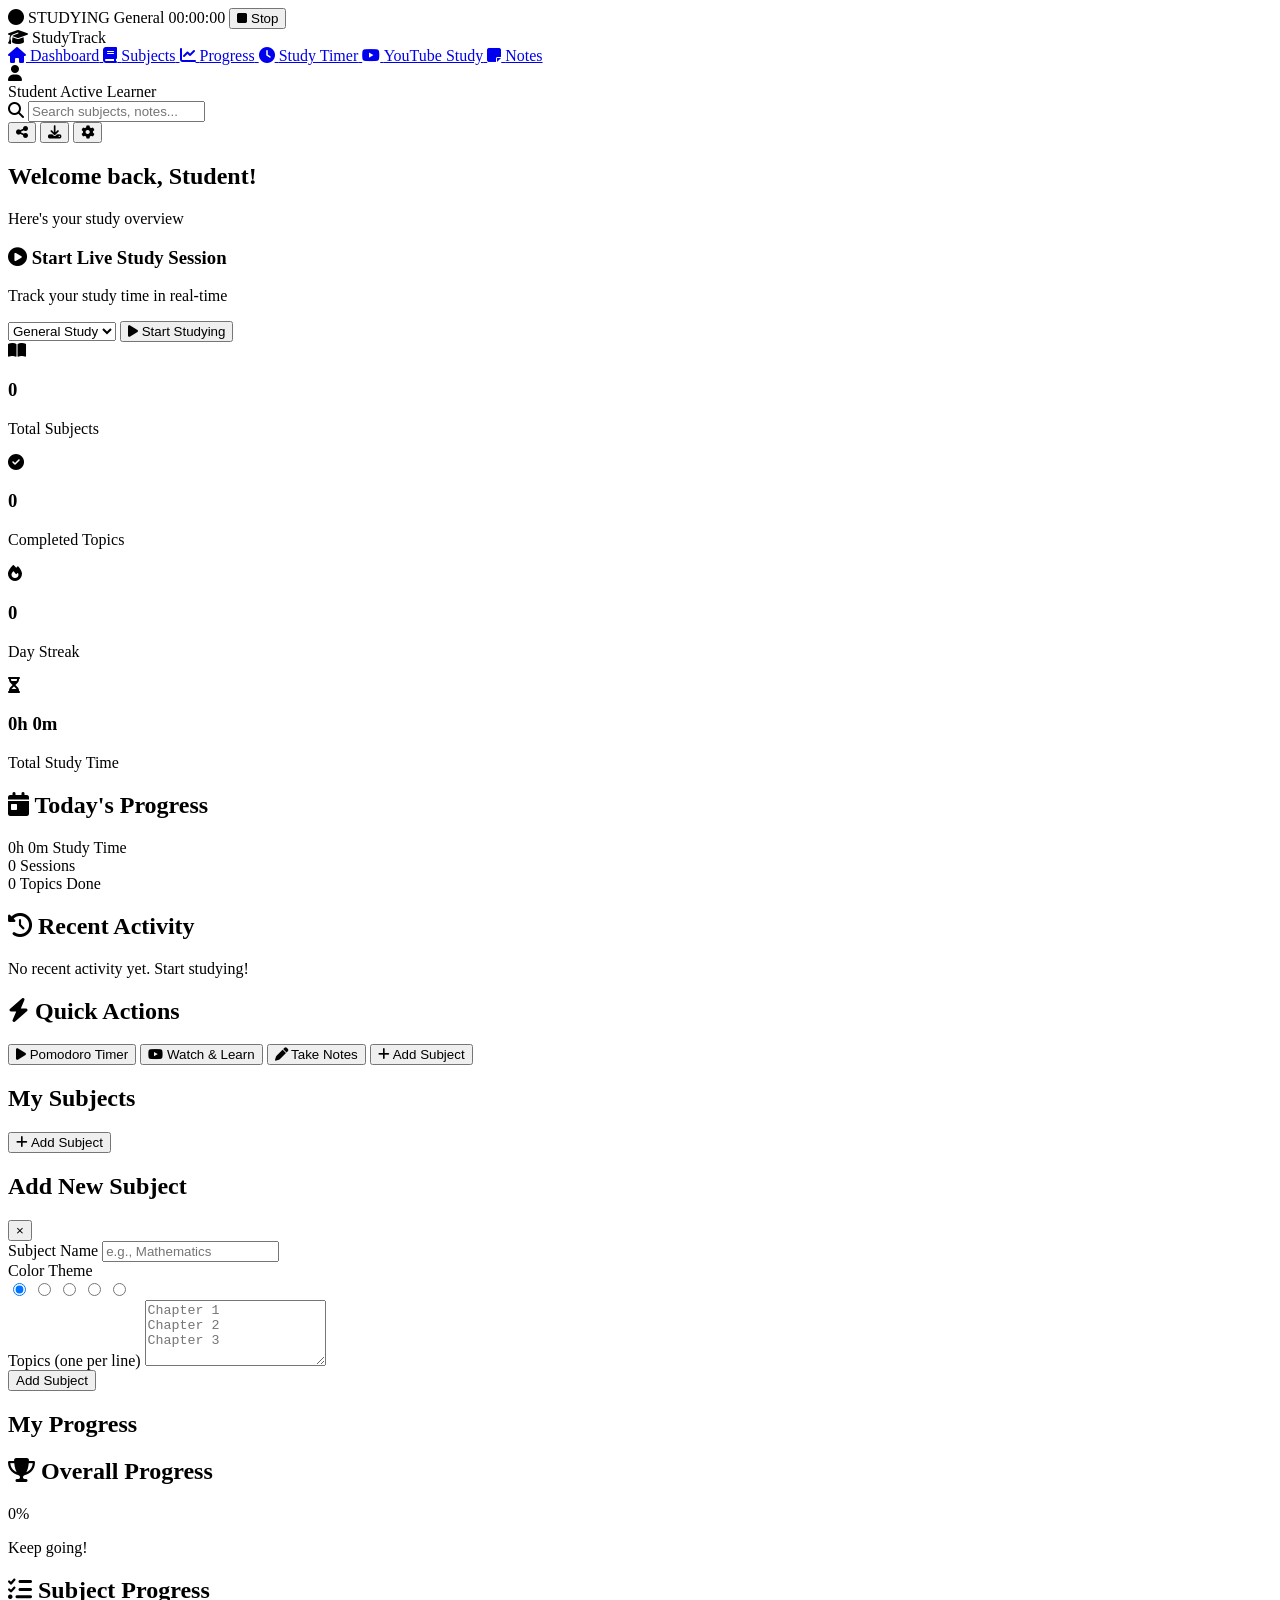
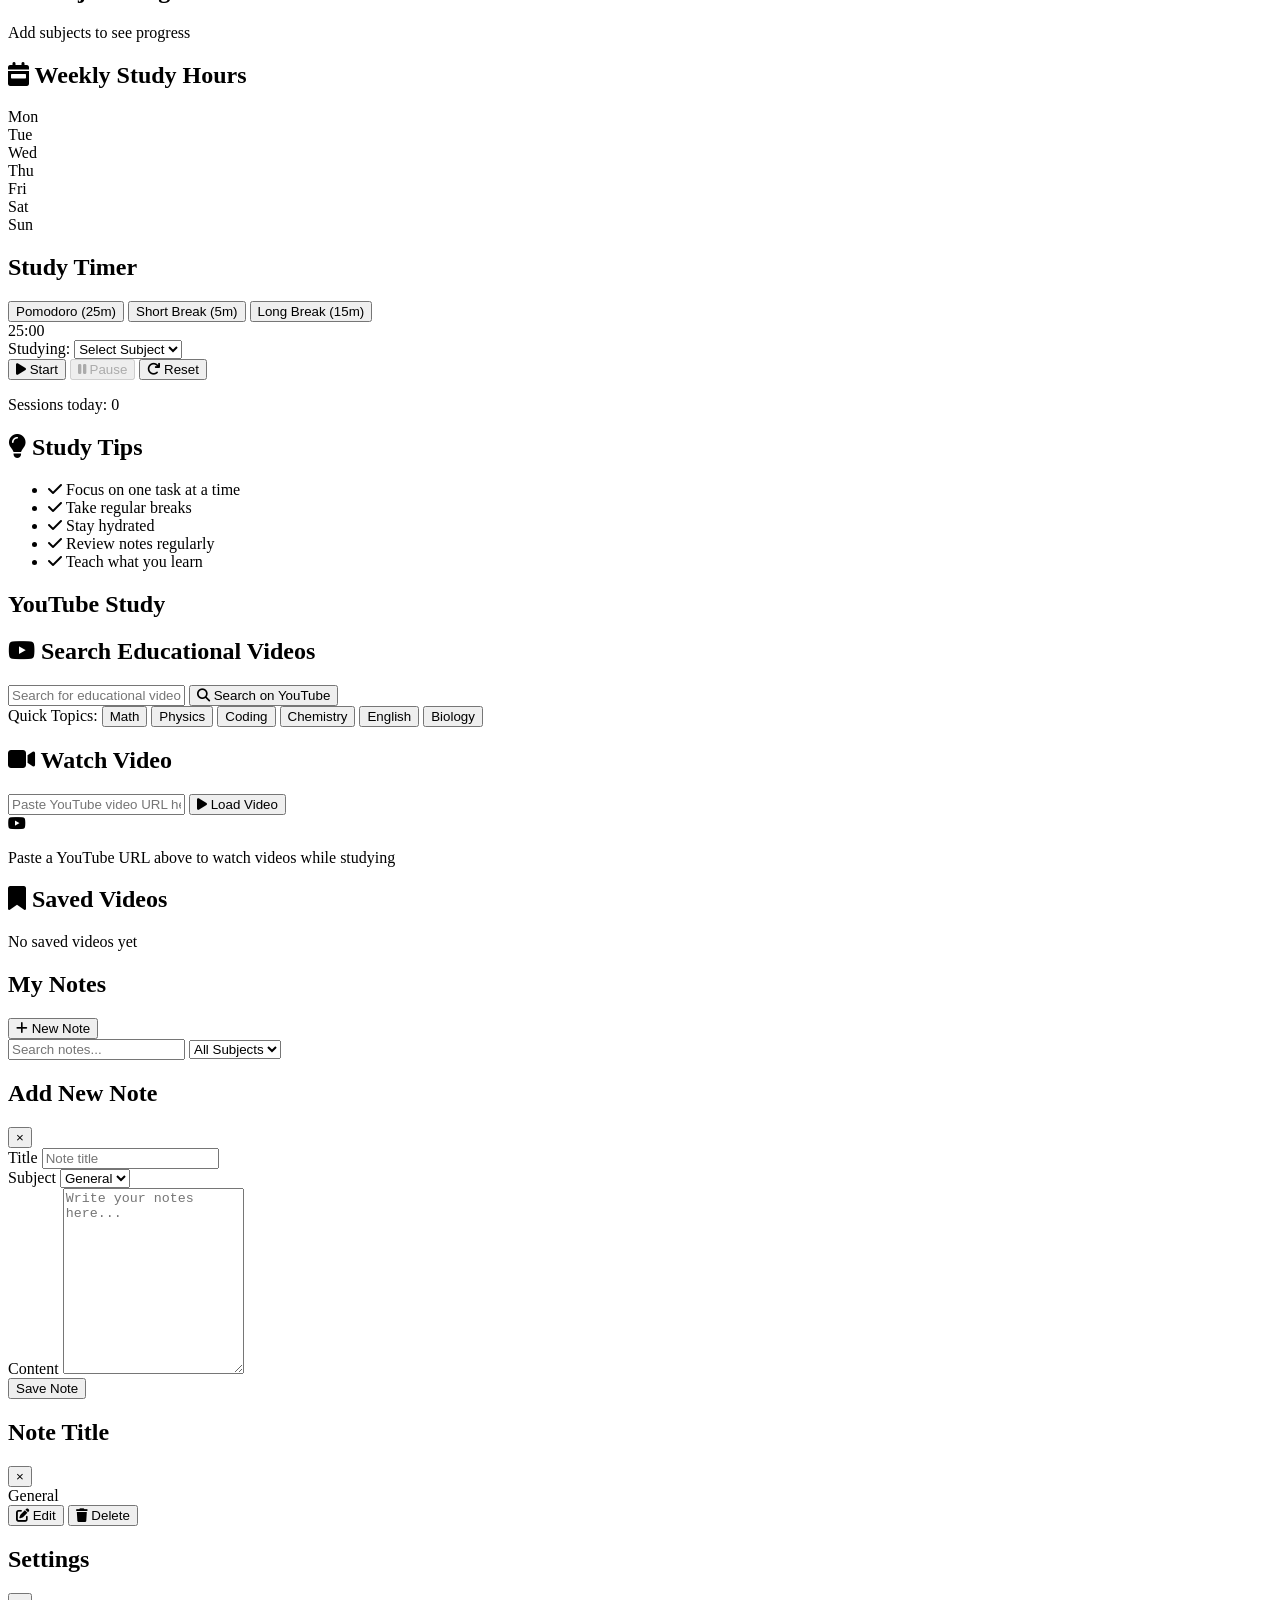
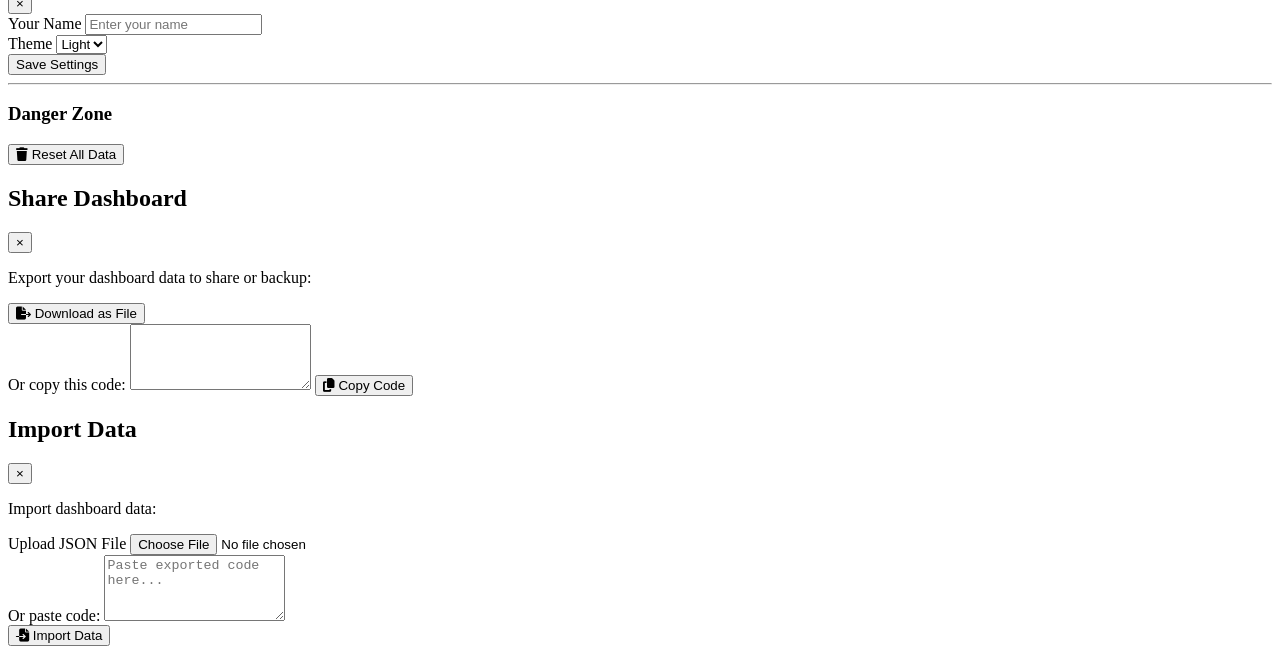
==== index.html @ 7c438d6d "Add files via upload" ====
<!DOCTYPE html>
<html lang="en">
<head>
    <meta charset="UTF-8">
    <meta name="viewport" content="width=device-width, initial-scale=1.0">
    <title>Student Dashboard - StudyTrack</title>
    <link rel="stylesheet" href="styles.css">
    <link href="https://fonts.googleapis.com/css2?family=Poppins:wght@300;400;500;600;700&display=swap" rel="stylesheet">
    <link rel="stylesheet" href="https://cdnjs.cloudflare.com/ajax/libs/font-awesome/6.4.0/css/all.min.css">
</head>
<body>
    <!-- Live Study Timer Bar -->
    <div class="live-timer-bar" id="liveTimerBar">
        <div class="live-timer-content">
            <span class="live-indicator"><i class="fas fa-circle"></i> STUDYING</span>
            <span class="live-subject" id="liveSubject">General</span>
            <span class="live-time" id="liveTime">00:00:00</span>
            <button class="live-stop-btn" id="liveStopBtn"><i class="fas fa-stop"></i> Stop</button>
        </div>
    </div>

    <div class="container">
        <!-- Sidebar -->
        <aside class="sidebar">
            <div class="logo">
                <i class="fas fa-graduation-cap"></i>
                <span>StudyTrack</span>
            </div>
            <nav class="nav-menu">
                <a href="#" class="nav-item active" data-section="dashboard">
                    <i class="fas fa-home"></i>
                    <span>Dashboard</span>
                </a>
                <a href="#" class="nav-item" data-section="subjects">
                    <i class="fas fa-book"></i>
                    <span>Subjects</span>
                </a>
                <a href="#" class="nav-item" data-section="progress">
                    <i class="fas fa-chart-line"></i>
                    <span>Progress</span>
                </a>
                <a href="#" class="nav-item" data-section="timer">
                    <i class="fas fa-clock"></i>
                    <span>Study Timer</span>
                </a>
                <a href="#" class="nav-item" data-section="youtube">
                    <i class="fab fa-youtube"></i>
                    <span>YouTube Study</span>
                </a>
                <a href="#" class="nav-item" data-section="notes">
                    <i class="fas fa-sticky-note"></i>
                    <span>Notes</span>
                </a>
            </nav>
            <div class="sidebar-footer">
                <div class="user-info">
                    <div class="avatar">
                        <i class="fas fa-user"></i>
                    </div>
                    <div class="user-details">
                        <span class="user-name" id="userName">Student</span>
                        <span class="user-status">Active Learner</span>
                    </div>
                </div>
            </div>
        </aside>

        <!-- Main Content -->
        <main class="main-content">
            <!-- Header -->
            <header class="header">
                <div class="search-bar">
                    <i class="fas fa-search"></i>
                    <input type="text" id="globalSearch" placeholder="Search subjects, notes...">
                </div>
                <div class="header-actions">
                    <button class="header-btn" id="shareBtn" title="Share/Export">
                        <i class="fas fa-share-alt"></i>
                    </button>
                    <button class="header-btn" id="importBtn" title="Import Data">
                        <i class="fas fa-download"></i>
                    </button>
                    <button class="header-btn" id="settingsBtn" title="Settings">
                        <i class="fas fa-cog"></i>
                    </button>
                </div>
            </header>

            <!-- Dashboard Section -->
            <section id="dashboard" class="section active">
                <div class="section-header">
                    <h1>Welcome back, <span id="welcomeName">Student</span>!</h1>
                    <p>Here's your study overview</p>
                </div>

                <!-- Live Study Card -->
                <div class="live-study-card" id="liveStudyCard">
                    <div class="live-study-info">
                        <h3><i class="fas fa-play-circle"></i> Start Live Study Session</h3>
                        <p>Track your study time in real-time</p>
                    </div>
                    <div class="live-study-controls">
                        <select id="liveStudySubject">
                            <option value="General">General Study</option>
                        </select>
                        <button class="primary-btn" id="startLiveStudy">
                            <i class="fas fa-play"></i> Start Studying
                        </button>
                    </div>
                </div>

                <!-- Stats Cards -->
                <div class="stats-grid">
                    <div class="stat-card">
                        <div class="stat-icon blue">
                            <i class="fas fa-book-open"></i>
                        </div>
                        <div class="stat-info">
                            <h3 id="totalSubjects">0</h3>
                            <p>Total Subjects</p>
                        </div>
                    </div>
                    <div class="stat-card">
                        <div class="stat-icon green">
                            <i class="fas fa-check-circle"></i>
                        </div>
                        <div class="stat-info">
                            <h3 id="completedTopics">0</h3>
                            <p>Completed Topics</p>
                        </div>
                    </div>
                    <div class="stat-card">
                        <div class="stat-icon orange">
                            <i class="fas fa-fire"></i>
                        </div>
                        <div class="stat-info">
                            <h3 id="studyStreak">0</h3>
                            <p>Day Streak</p>
                        </div>
                    </div>
                    <div class="stat-card">
                        <div class="stat-icon purple">
                            <i class="fas fa-hourglass-half"></i>
                        </div>
                        <div class="stat-info">
                            <h3 id="totalHours">0h 0m</h3>
                            <p>Total Study Time</p>
                        </div>
                    </div>
                </div>

                <!-- Today's Stats -->
                <div class="today-stats card">
                    <h2><i class="fas fa-calendar-day"></i> Today's Progress</h2>
                    <div class="today-info">
                        <div class="today-item">
                            <span class="today-value" id="todayHours">0h 0m</span>
                            <span class="today-label">Study Time</span>
                        </div>
                        <div class="today-item">
                            <span class="today-value" id="todaySessions">0</span>
                            <span class="today-label">Sessions</span>
                        </div>
                        <div class="today-item">
                            <span class="today-value" id="todayTopics">0</span>
                            <span class="today-label">Topics Done</span>
                        </div>
                    </div>
                </div>

                <!-- Recent Activity & Quick Actions -->
                <div class="dashboard-grid">
                    <div class="card recent-activity">
                        <h2><i class="fas fa-history"></i> Recent Activity</h2>
                        <div class="activity-list" id="activityList">
                            <p class="empty-state">No recent activity yet. Start studying!</p>
                        </div>
                    </div>
                    <div class="card quick-actions">
                        <h2><i class="fas fa-bolt"></i> Quick Actions</h2>
                        <div class="actions-grid">
                            <button class="action-btn" onclick="showSection('timer')">
                                <i class="fas fa-play"></i>
                                <span>Pomodoro Timer</span>
                            </button>
                            <button class="action-btn" onclick="showSection('youtube')">
                                <i class="fab fa-youtube"></i>
                                <span>Watch & Learn</span>
                            </button>
                            <button class="action-btn" onclick="showSection('notes')">
                                <i class="fas fa-pen"></i>
                                <span>Take Notes</span>
                            </button>
                            <button class="action-btn" onclick="showSection('subjects')">
                                <i class="fas fa-plus"></i>
                                <span>Add Subject</span>
                            </button>
                        </div>
                    </div>
                </div>
            </section>

            <!-- Subjects Section -->
            <section id="subjects" class="section">
                <div class="section-header">
                    <h1>My Subjects</h1>
                    <button class="primary-btn" id="addSubjectBtn">
                        <i class="fas fa-plus"></i> Add Subject
                    </button>
                </div>
                <div class="subjects-grid" id="subjectsGrid"></div>
                <div class="modal" id="subjectModal">
                    <div class="modal-content">
                        <div class="modal-header">
                            <h2>Add New Subject</h2>
                            <button class="close-btn" onclick="closeModal('subjectModal')">&times;</button>
                        </div>
                        <form id="subjectForm">
                            <div class="form-group">
                                <label>Subject Name</label>
                                <input type="text" id="subjectName" required placeholder="e.g., Mathematics">
                            </div>
                            <div class="form-group">
                                <label>Color Theme</label>
                                <div class="color-picker">
                                    <input type="radio" name="subjectColor" value="#4F46E5" id="color1" checked>
                                    <label for="color1" style="background: #4F46E5"></label>
                                    <input type="radio" name="subjectColor" value="#10B981" id="color2">
                                    <label for="color2" style="background: #10B981"></label>
                                    <input type="radio" name="subjectColor" value="#F59E0B" id="color3">
                                    <label for="color3" style="background: #F59E0B"></label>
                                    <input type="radio" name="subjectColor" value="#EF4444" id="color4">
                                    <label for="color4" style="background: #EF4444"></label>
                                    <input type="radio" name="subjectColor" value="#8B5CF6" id="color5">
                                    <label for="color5" style="background: #8B5CF6"></label>
                                </div>
                            </div>
                            <div class="form-group">
                                <label>Topics (one per line)</label>
                                <textarea id="subjectTopics" rows="4" placeholder="Chapter 1&#10;Chapter 2&#10;Chapter 3"></textarea>
                            </div>
                            <button type="submit" class="primary-btn full-width">Add Subject</button>
                        </form>
                    </div>
                </div>
            </section>

            <!-- Progress Section -->
            <section id="progress" class="section">
                <div class="section-header">
                    <h1>My Progress</h1>
                </div>
                <div class="progress-overview">
                    <div class="card overall-progress">
                        <h2><i class="fas fa-trophy"></i> Overall Progress</h2>
                        <div class="progress-circle-container">
                            <div class="progress-circle" id="overallProgressCircle">
                                <span class="progress-value" id="overallProgressValue">0%</span>
                            </div>
                        </div>
                        <p class="progress-label">Keep going!</p>
                    </div>
                    <div class="card subject-progress">
                        <h2><i class="fas fa-list-check"></i> Subject Progress</h2>
                        <div class="subject-progress-list" id="subjectProgressList">
                            <p class="empty-state">Add subjects to see progress</p>
                        </div>
                    </div>
                </div>
                <div class="card weekly-chart">
                    <h2><i class="fas fa-calendar-week"></i> Weekly Study Hours</h2>
                    <div class="chart-container">
                        <div class="bar-chart" id="weeklyChart">
                            <div class="bar" data-day="Mon"><span class="bar-fill"></span><span class="bar-label">Mon</span></div>
                            <div class="bar" data-day="Tue"><span class="bar-fill"></span><span class="bar-label">Tue</span></div>
                            <div class="bar" data-day="Wed"><span class="bar-fill"></span><span class="bar-label">Wed</span></div>
                            <div class="bar" data-day="Thu"><span class="bar-fill"></span><span class="bar-label">Thu</span></div>
                            <div class="bar" data-day="Fri"><span class="bar-fill"></span><span class="bar-label">Fri</span></div>
                            <div class="bar" data-day="Sat"><span class="bar-fill"></span><span class="bar-label">Sat</span></div>
                            <div class="bar" data-day="Sun"><span class="bar-fill"></span><span class="bar-label">Sun</span></div>
                        </div>
                    </div>
                </div>
            </section>

            <!-- Study Timer Section -->
            <section id="timer" class="section">
                <div class="section-header">
                    <h1>Study Timer</h1>
                </div>
                <div class="timer-container">
                    <div class="card timer-card">
                        <div class="timer-mode">
                            <button class="mode-btn active" data-mode="pomodoro" data-time="25">Pomodoro (25m)</button>
                            <button class="mode-btn" data-mode="short" data-time="5">Short Break (5m)</button>
                            <button class="mode-btn" data-mode="long" data-time="15">Long Break (15m)</button>
                        </div>
                        <div class="timer-display">
                            <span id="timerMinutes">25</span>:<span id="timerSeconds">00</span>
                        </div>
                        <div class="timer-subject">
                            <label>Studying:</label>
                            <select id="timerSubject">
                                <option value="">Select Subject</option>
                            </select>
                        </div>
                        <div class="timer-controls">
                            <button class="timer-btn start" id="startTimer">
                                <i class="fas fa-play"></i> Start
                            </button>
                            <button class="timer-btn pause" id="pauseTimer" disabled>
                                <i class="fas fa-pause"></i> Pause
                            </button>
                            <button class="timer-btn reset" id="resetTimer">
                                <i class="fas fa-redo"></i> Reset
                            </button>
                        </div>
                        <div class="session-count">
                            <p>Sessions today: <span id="sessionsToday">0</span></p>
                        </div>
                    </div>
                    <div class="card timer-tips">
                        <h2><i class="fas fa-lightbulb"></i> Study Tips</h2>
                        <ul class="tips-list">
                            <li><i class="fas fa-check"></i> Focus on one task at a time</li>
                            <li><i class="fas fa-check"></i> Take regular breaks</li>
                            <li><i class="fas fa-check"></i> Stay hydrated</li>
                            <li><i class="fas fa-check"></i> Review notes regularly</li>
                            <li><i class="fas fa-check"></i> Teach what you learn</li>
                        </ul>
                    </div>
                </div>
            </section>

            <!-- YouTube Study Section -->
            <section id="youtube" class="section">
                <div class="section-header">
                    <h1>YouTube Study</h1>
                </div>
                <div class="youtube-container">
                    <div class="card youtube-search-card">
                        <h2><i class="fab fa-youtube"></i> Search Educational Videos</h2>
                        <div class="youtube-search-box">
                            <input type="text" id="youtubeSearchInput" placeholder="Search for educational videos...">
                            <button class="primary-btn" id="youtubeSearchBtn">
                                <i class="fas fa-search"></i> Search on YouTube
                            </button>
                        </div>
                        <div class="quick-topics">
                            <span>Quick Topics:</span>
                            <button class="topic-tag" data-query="mathematics tutorial for students">Math</button>
                            <button class="topic-tag" data-query="physics lecture">Physics</button>
                            <button class="topic-tag" data-query="programming tutorial beginners">Coding</button>
                            <button class="topic-tag" data-query="chemistry basics">Chemistry</button>
                            <button class="topic-tag" data-query="english grammar lessons">English</button>
                            <button class="topic-tag" data-query="biology lecture">Biology</button>
                        </div>
                    </div>
                    <div class="youtube-embed-section">
                        <div class="card">
                            <h2><i class="fas fa-video"></i> Watch Video</h2>
                            <div class="youtube-input-box">
                                <input type="text" id="youtubeUrlInput" placeholder="Paste YouTube video URL here...">
                                <button class="primary-btn" id="loadVideoBtn">
                                    <i class="fas fa-play"></i> Load Video
                                </button>
                            </div>
                            <div id="youtubePlayer" class="youtube-player">
                                <div class="youtube-placeholder">
                                    <i class="fab fa-youtube"></i>
                                    <p>Paste a YouTube URL above to watch videos while studying</p>
                                </div>
                            </div>
                        </div>
                    </div>
                    <div class="card saved-videos-card">
                        <h2><i class="fas fa-bookmark"></i> Saved Videos</h2>
                        <div class="saved-videos-list" id="savedVideosList">
                            <p class="empty-state">No saved videos yet</p>
                        </div>
                    </div>
                </div>
            </section>

            <!-- Notes Section -->
            <section id="notes" class="section">
                <div class="section-header">
                    <h1>My Notes</h1>
                    <button class="primary-btn" id="addNoteBtn">
                        <i class="fas fa-plus"></i> New Note
                    </button>
                </div>
                <div class="notes-filter">
                    <input type="text" id="notesSearch" placeholder="Search notes...">
                    <select id="notesFilterSubject">
                        <option value="">All Subjects</option>
                    </select>
                </div>
                <div class="notes-container">
                    <div class="notes-list" id="notesList"></div>
                </div>
                <div class="modal" id="noteModal">
                    <div class="modal-content modal-large">
                        <div class="modal-header">
                            <h2 id="noteModalTitle">Add New Note</h2>
                            <button class="close-btn" onclick="closeModal('noteModal')">&times;</button>
                        </div>
                        <form id="noteForm">
                            <input type="hidden" id="noteId">
                            <div class="form-group">
                                <label>Title</label>
                                <input type="text" id="noteTitle" required placeholder="Note title">
                            </div>
                            <div class="form-group">
                                <label>Subject</label>
                                <select id="noteSubject">
                                    <option value="">General</option>
                                </select>
                            </div>
                            <div class="form-group">
                                <label>Content</label>
                                <textarea id="noteContent" rows="12" placeholder="Write your notes here..."></textarea>
                            </div>
                            <button type="submit" class="primary-btn full-width">Save Note</button>
                        </form>
                    </div>
                </div>
                <div class="modal" id="viewNoteModal">
                    <div class="modal-content modal-large">
                        <div class="modal-header">
                            <h2 id="viewNoteTitle">Note Title</h2>
                            <button class="close-btn" onclick="closeModal('viewNoteModal')">&times;</button>
                        </div>
                        <div class="view-note-subject" id="viewNoteSubject">General</div>
                        <div class="view-note-content" id="viewNoteContent"></div>
                        <div class="view-note-actions">
                            <button class="primary-btn" id="editViewedNote"><i class="fas fa-edit"></i> Edit</button>
                            <button class="danger-btn" id="deleteViewedNote"><i class="fas fa-trash"></i> Delete</button>
                        </div>
                    </div>
                </div>
            </section>
        </main>
    </div>

    <!-- Settings Modal -->
    <div class="modal" id="settingsModal">
        <div class="modal-content">
            <div class="modal-header">
                <h2>Settings</h2>
                <button class="close-btn" onclick="closeModal('settingsModal')">&times;</button>
            </div>
            <form id="settingsForm">
                <div class="form-group">
                    <label>Your Name</label>
                    <input type="text" id="settingsName" placeholder="Enter your name">
                </div>
                <div class="form-group">
                    <label>Theme</label>
                    <select id="themeSelect">
                        <option value="light">Light</option>
                        <option value="dark">Dark</option>
                    </select>
                </div>
                <button type="submit" class="primary-btn full-width">Save Settings</button>
            </form>
            <hr>
            <div class="danger-zone">
                <h3>Danger Zone</h3>
                <button class="danger-btn" id="resetDataBtn">
                    <i class="fas fa-trash"></i> Reset All Data
                </button>
            </div>
        </div>
    </div>

    <!-- Share Modal -->
    <div class="modal" id="shareModal">
        <div class="modal-content">
            <div class="modal-header">
                <h2>Share Dashboard</h2>
                <button class="close-btn" onclick="closeModal('shareModal')">&times;</button>
            </div>
            <div class="share-options">
                <p>Export your dashboard data to share or backup:</p>
                <button class="primary-btn full-width" id="exportDataBtn">
                    <i class="fas fa-file-export"></i> Download as File
                </button>
                <div class="share-code-section">
                    <label>Or copy this code:</label>
                    <textarea id="shareCode" readonly rows="4"></textarea>
                    <button class="primary-btn" id="copyCodeBtn">
                        <i class="fas fa-copy"></i> Copy Code
                    </button>
                </div>
            </div>
        </div>
    </div>

    <!-- Import Modal -->
    <div class="modal" id="importModal">
        <div class="modal-content">
            <div class="modal-header">
                <h2>Import Data</h2>
                <button class="close-btn" onclick="closeModal('importModal')">&times;</button>
            </div>
            <div class="import-options">
                <p>Import dashboard data:</p>
                <div class="form-group">
                    <label>Upload JSON File</label>
                    <input type="file" id="importFile" accept=".json">
                </div>
                <div class="form-group">
                    <label>Or paste code:</label>
                    <textarea id="importCode" rows="4" placeholder="Paste exported code here..."></textarea>
                </div>
                <button class="primary-btn full-width" id="importDataBtn">
                    <i class="fas fa-file-import"></i> Import Data
                </button>
            </div>
        </div>
    </div>

    <script src="app.js"></script>
</body>
</html>
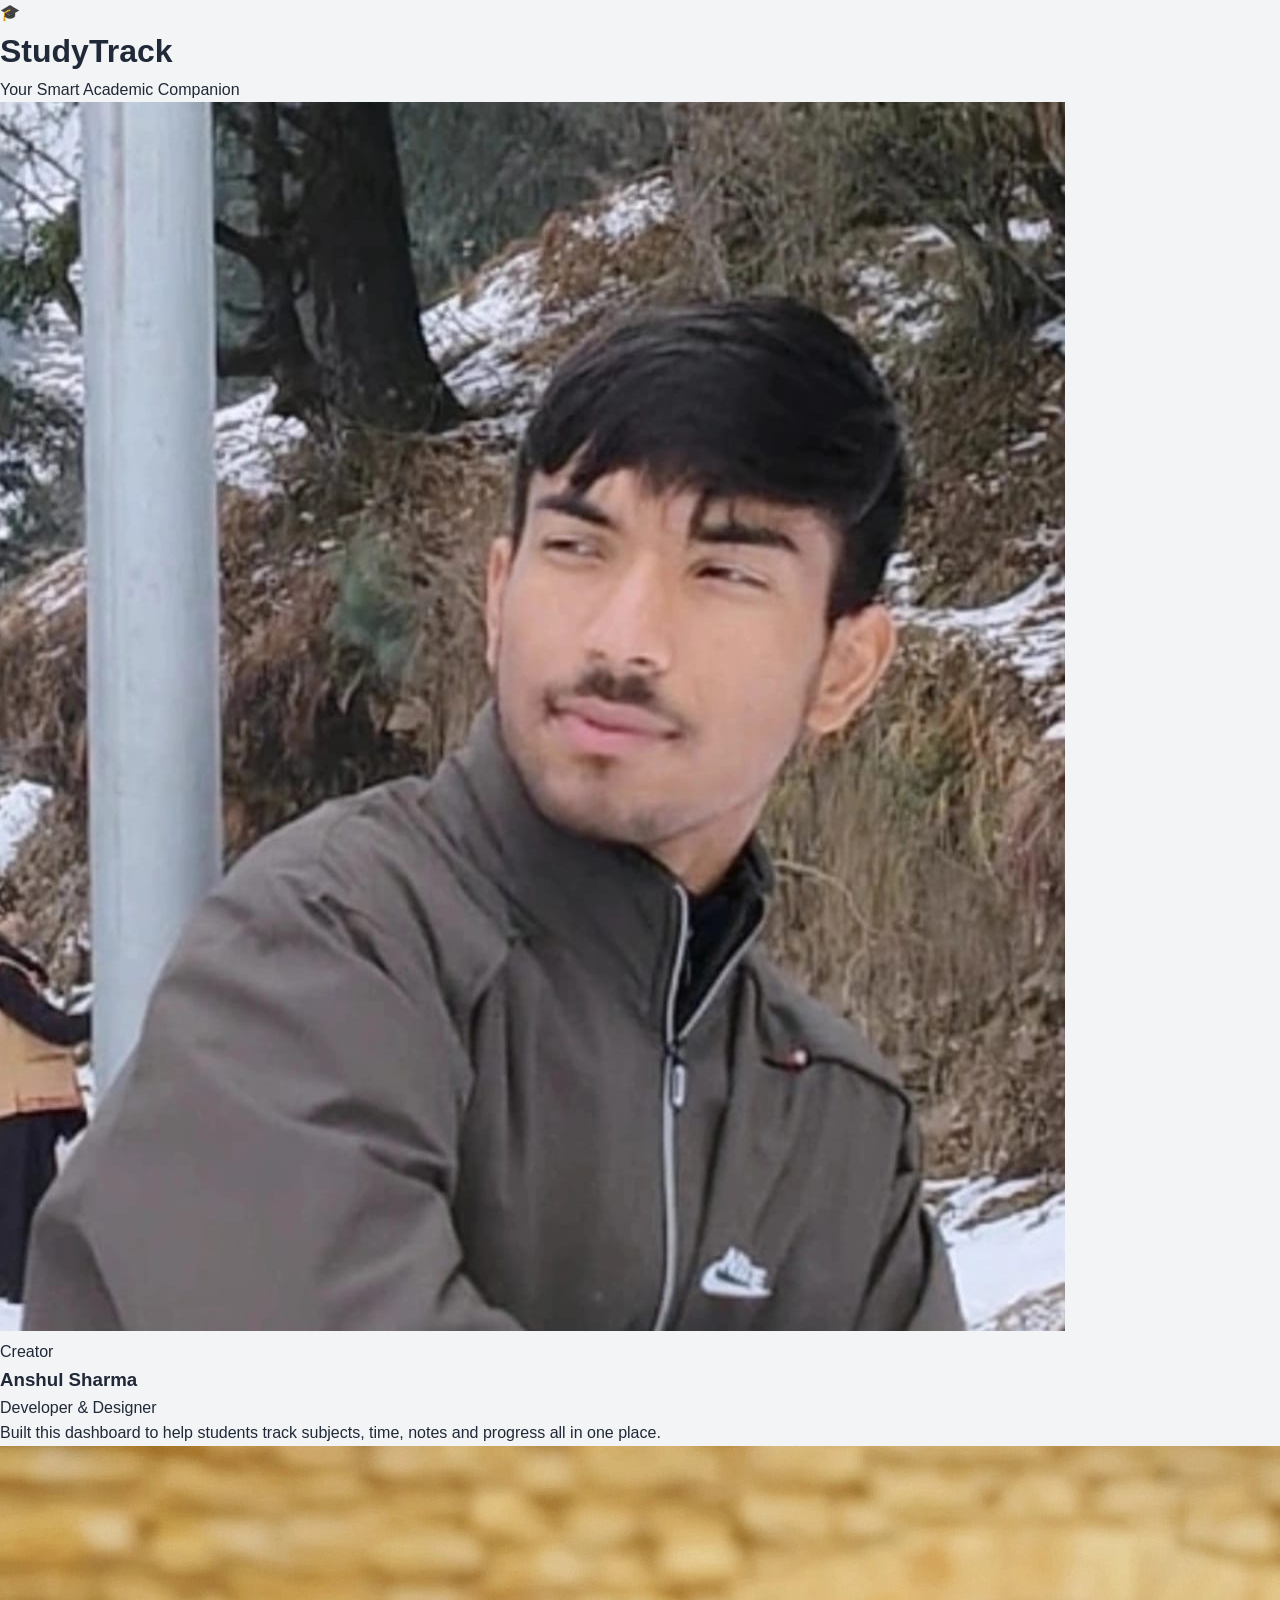
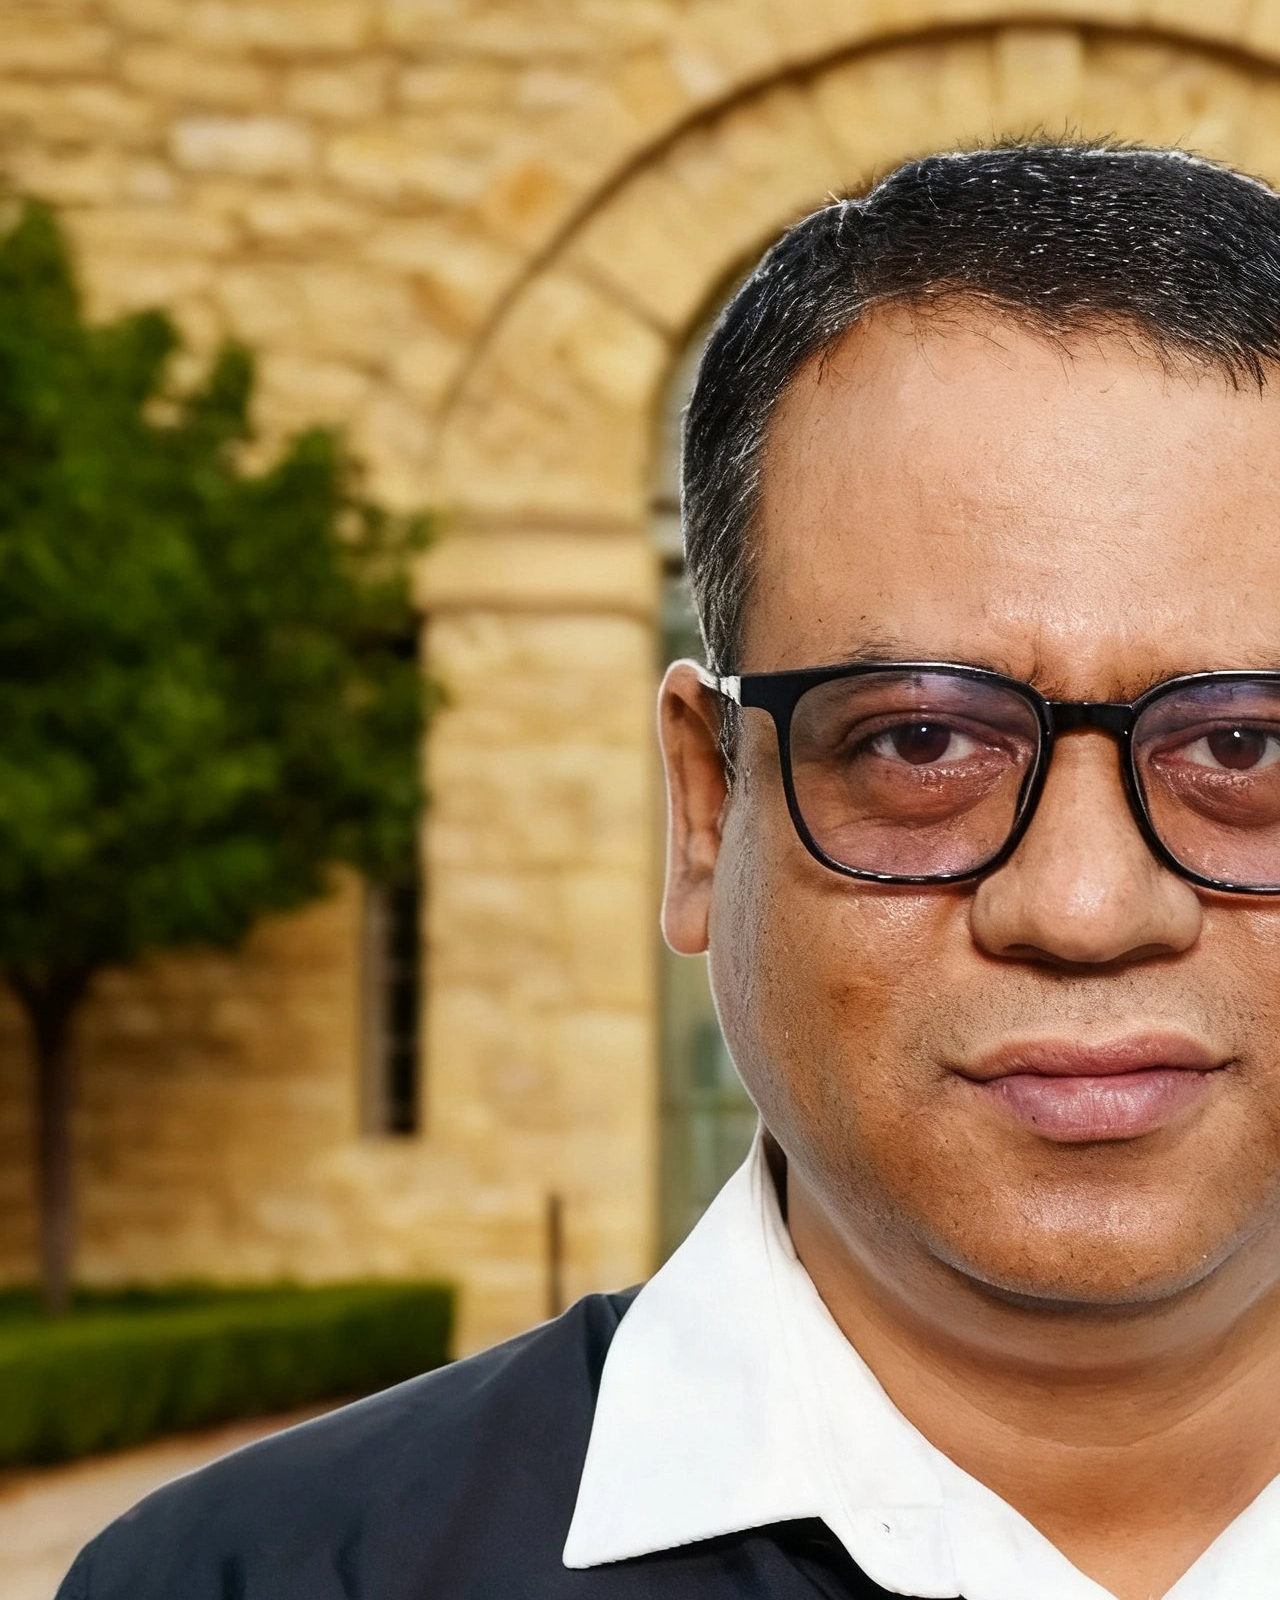
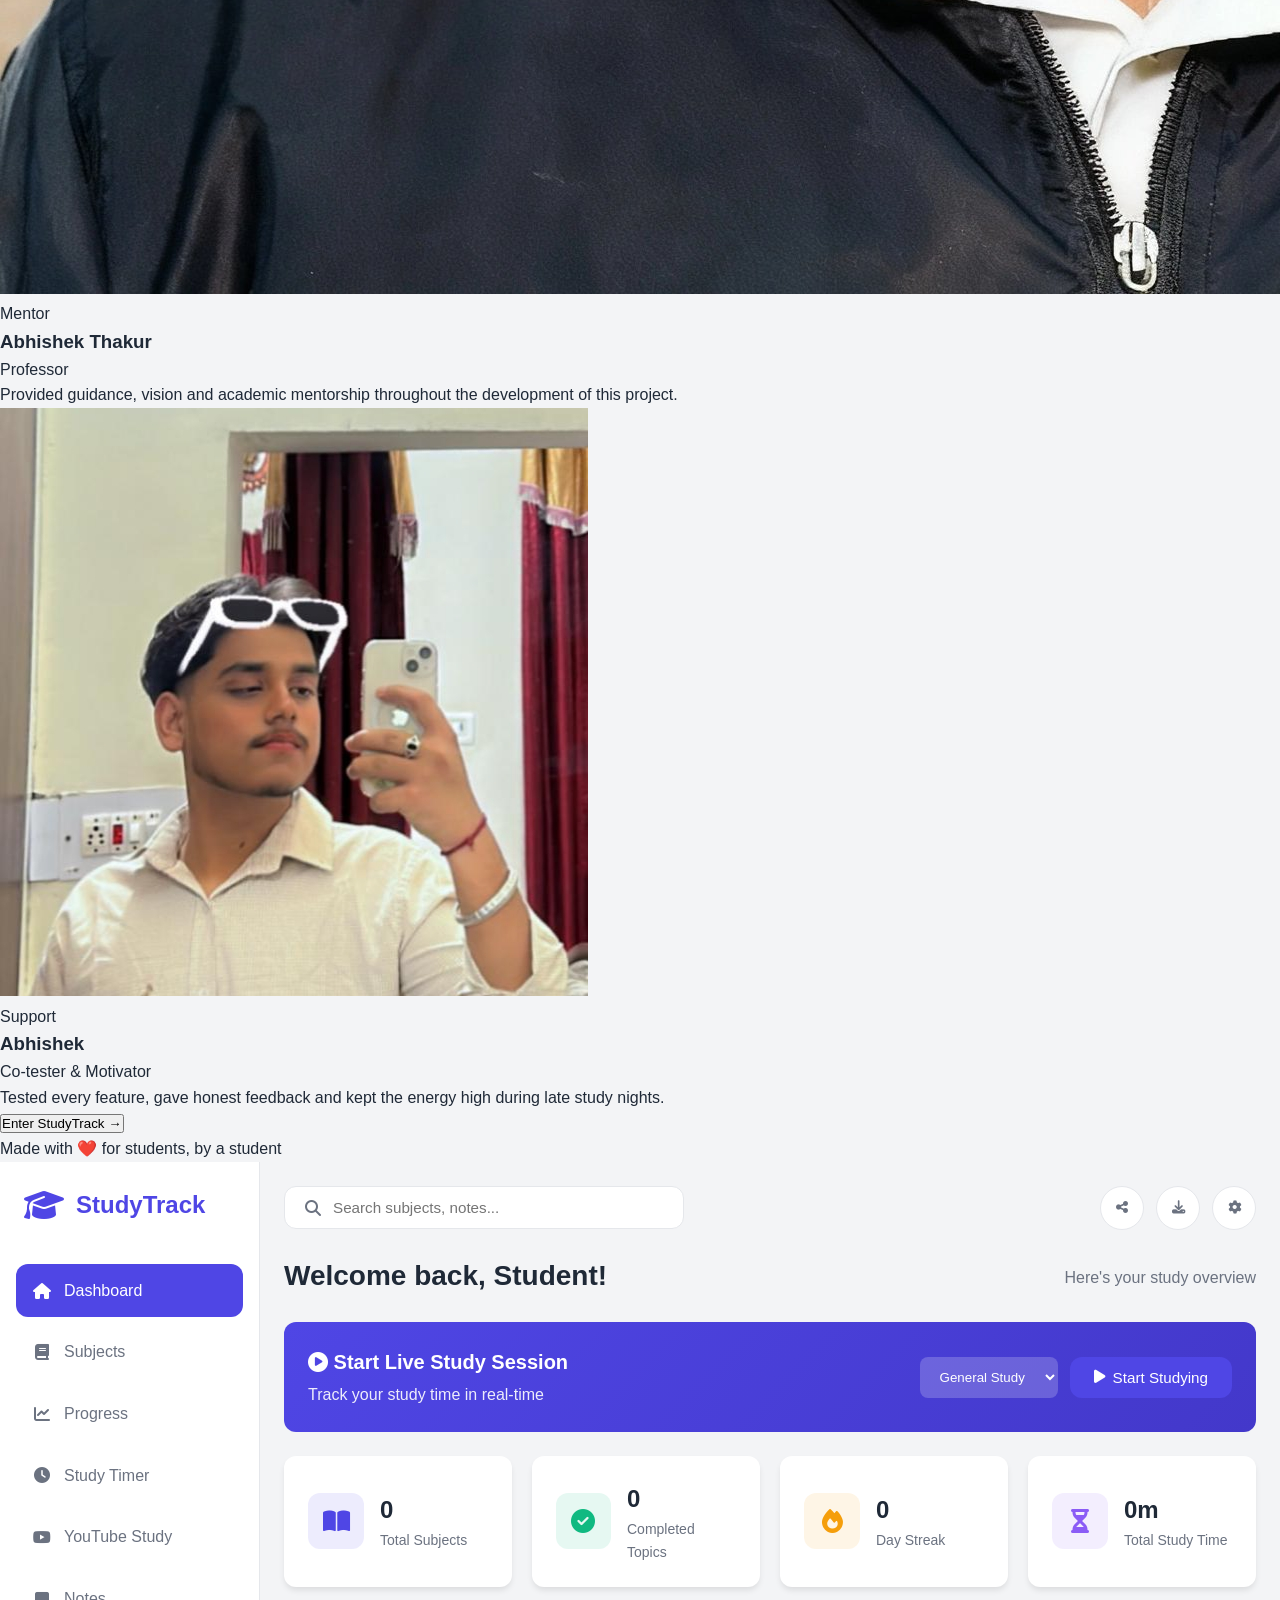
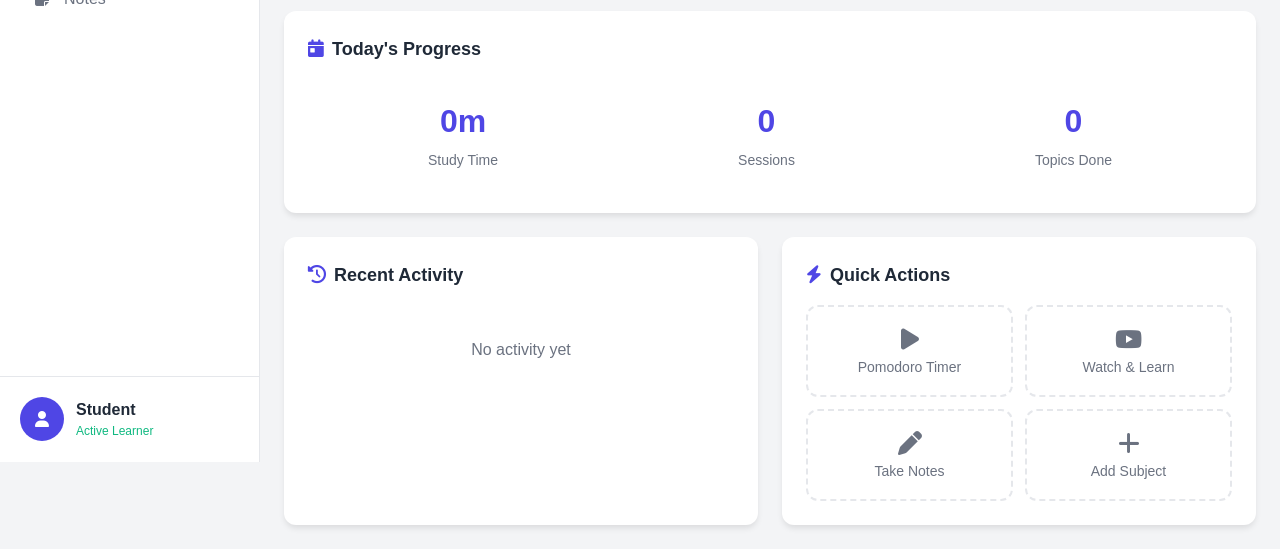
==== commit 4c8a30c9: "Update index.html" ====
--- a/index.html
+++ b/index.html
@@ -9,6 +9,62 @@
     <link rel="stylesheet" href="https://cdnjs.cloudflare.com/ajax/libs/font-awesome/6.4.0/css/all.min.css">
 </head>
 <body>
+
+    <!-- ========== INTRODUCTION SPLASH SCREEN ========== -->
+    <div class="intro-overlay" id="introOverlay">
+      <div class="intro-bg-anim"></div>
+      <div class="intro-content">
+        <div class="intro-logo-area">
+          <div class="intro-icon">🎓</div>
+          <h1 class="intro-title">StudyTrack</h1>
+          <p class="intro-tagline">Your Smart Academic Companion</p>
+        </div>
+
+        <div class="intro-team">
+          <div class="intro-card intro-card--author" data-delay="0">
+            <div class="intro-avatar-ring">
+              <img src="[data-uri]" alt="Student" class="intro-avatar-img"/>
+              <div class="intro-ring-glow"></div>
+            </div>
+            <div class="intro-badge intro-badge--creator">Creator</div>
+            <h3 class="intro-name">Anshul Sharma</h3>
+            <p class="intro-role">Developer &amp; Designer</p>
+            <p class="intro-desc">Built this dashboard to help students track subjects, time, notes and progress all in one place.</p>
+          </div>
+
+          <div class="intro-card intro-card--professor" data-delay="150">
+            <div class="intro-avatar-ring">
+              <img src="[data-uri]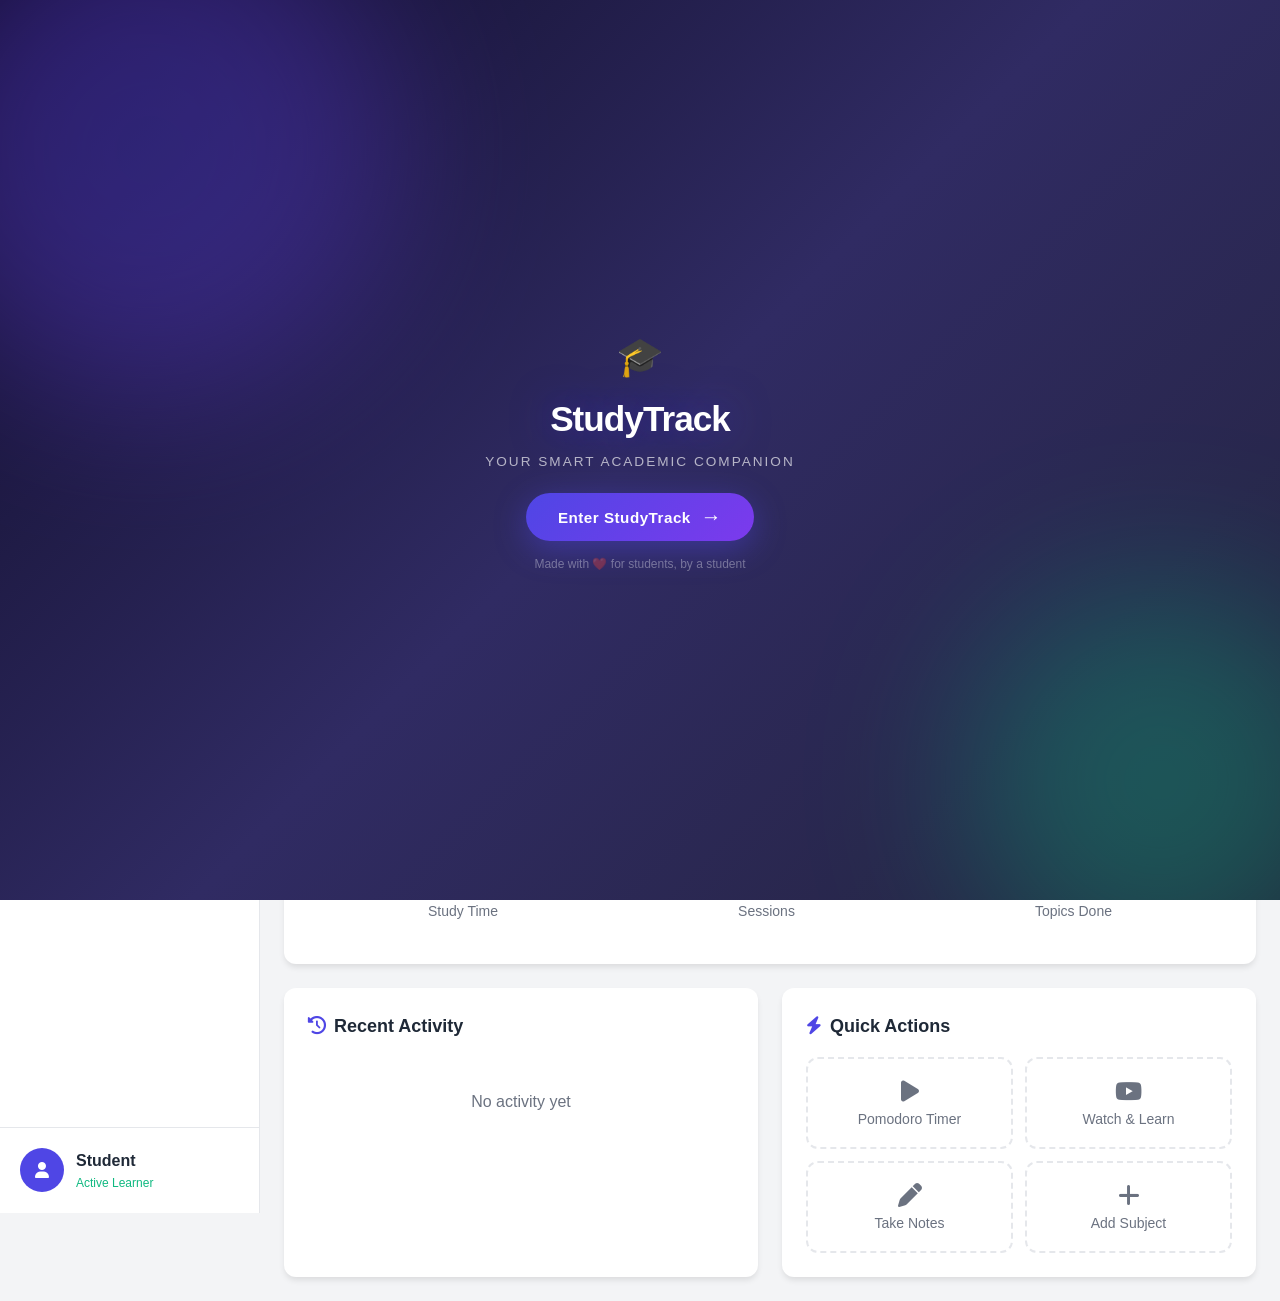
==== commit 967c403e: "Update index.html" ====
--- a/index.html
+++ b/index.html
@@ -20,6 +20,15 @@
           <p class="intro-tagline">Your Smart Academic Companion</p>
         </div>
 
+          
+        <button class="intro-enter-btn" id="introEnterBtn">
+          <span>Enter StudyTrack</span>
+          <span class="intro-arrow">→</span>
+        </button>
+
+        <p class="intro-footer-text">Made with ❤️ for students, by a student</p>
+      </div>
+    </div>
         <div class="intro-team">
           <div class="intro-card intro-card--author" data-delay="0">
             <div class="intro-avatar-ring">
@@ -55,14 +64,7 @@
           </div>
         </div>
 
-        <button class="intro-enter-btn" id="introEnterBtn">
-          <span>Enter StudyTrack</span>
-          <span class="intro-arrow">→</span>
-        </button>
-
-        <p class="intro-footer-text">Made with ❤️ for students, by a student</p>
-      </div>
-    </div>
+       
     <!-- ========== END INTRO ========== -->
 
     <!-- Live Study Timer Bar -->
--- a/styles.css
+++ b/styles.css
@@ -31,7 +31,239 @@
     color: var(--text-primary);
     line-height: 1.6;
 }
-
+/* ========== INTRO OVERLAY ========== */
+.intro-overlay {
+    position: fixed;
+    inset: 0;
+    z-index: 9999;
+    background: linear-gradient(135deg, #0f0c29, #302b63, #24243e);
+    display: flex;
+    align-items: center;
+    justify-content: center;
+    overflow: hidden;
+    transition: opacity 0.6s ease, transform 0.6s ease;
+}
+
+.intro-overlay.hide {
+    opacity: 0;
+    pointer-events: none;
+    transform: scale(1.04);
+}
+
+/* Animated background blobs */
+.intro-bg-anim {
+    position: absolute;
+    inset: 0;
+    pointer-events: none;
+    overflow: hidden;
+}
+.intro-bg-anim::before,
+.intro-bg-anim::after {
+    content: '';
+    position: absolute;
+    border-radius: 50%;
+    filter: blur(80px);
+    opacity: 0.35;
+    animation: blobMove 8s ease-in-out infinite alternate;
+}
+.intro-bg-anim::before {
+    width: 500px; height: 500px;
+    background: radial-gradient(circle, #4F46E5, #7C3AED);
+    top: -100px; left: -100px;
+}
+.intro-bg-anim::after {
+    width: 400px; height: 400px;
+    background: radial-gradient(circle, #10B981, #059669);
+    bottom: -80px; right: -80px;
+    animation-delay: -4s;
+}
+@keyframes blobMove {
+    0%   { transform: translate(0, 0) scale(1); }
+    100% { transform: translate(60px, 40px) scale(1.15); }
+}
+
+.intro-content {
+    position: relative;
+    z-index: 1;
+    text-align: center;
+    padding: 20px 24px;
+    max-width: 860px;
+    width: 100%;
+    animation: introFadeUp 0.8s ease both;
+}
+@keyframes introFadeUp {
+    from { opacity: 0; transform: translateY(30px); }
+    to   { opacity: 1; transform: translateY(0); }
+}
+
+.intro-logo-area { margin-bottom: 20px; }
+.intro-icon { font-size: 2.4rem; margin-bottom: 4px; }
+.intro-title {
+    font-size: 2.2rem;
+    font-weight: 700;
+    color: #fff;
+    letter-spacing: -1px;
+    text-shadow: 0 0 40px rgba(79,70,229,0.6);
+}
+.intro-tagline {
+    font-size: 0.85rem;
+    color: rgba(255,255,255,0.65);
+    margin-top: 4px;
+    letter-spacing: 2px;
+    text-transform: uppercase;
+}
+
+/* Team cards row */
+.intro-team {
+    display: flex;
+    justify-content: center;
+    gap: 18px;
+    flex-wrap: wrap;
+    margin-bottom: 28px;
+}
+
+.intro-card {
+    background: rgba(255,255,255,0.07);
+    backdrop-filter: blur(16px);
+    border: 1px solid rgba(255,255,255,0.15);
+    border-radius: 16px;
+    padding: 18px 16px 16px;
+    width: 220px;
+    position: relative;
+    text-align: center;
+    color: #fff;
+    animation: cardPop 0.6s cubic-bezier(.34,1.56,.64,1) both;
+    transition: transform 0.3s ease, box-shadow 0.3s ease;
+}
+.intro-card:hover {
+    transform: translateY(-8px);
+    box-shadow: 0 24px 48px rgba(0,0,0,0.35);
+}
+.intro-card:nth-child(1) { animation-delay: 0.1s; }
+.intro-card:nth-child(2) { animation-delay: 0.25s; }
+.intro-card:nth-child(3) { animation-delay: 0.4s; }
+
+@keyframes cardPop {
+    from { opacity: 0; transform: scale(0.8) translateY(20px); }
+    to   { opacity: 1; transform: scale(1) translateY(0); }
+}
+
+/* Author card gets a highlight border */
+.intro-card--author {
+    border-color: rgba(79,70,229,0.5);
+    box-shadow: 0 0 30px rgba(79,70,229,0.25);
+}
+.intro-card--professor {
+    border-color: rgba(245,158,11,0.4);
+    box-shadow: 0 0 30px rgba(245,158,11,0.15);
+}
+.intro-card--friend {
+    border-color: rgba(16,185,129,0.4);
+    box-shadow: 0 0 30px rgba(16,185,129,0.15);
+}
+
+/* Avatar */
+.intro-avatar-ring {
+    position: relative;
+    width: 78px;
+    height: 78px;
+    margin: 0 auto 12px;
+}
+.intro-avatar-img {
+    width: 78px;
+    height: 78px;
+    border-radius: 50%;
+    object-fit: cover;
+    object-position: top center;
+    border: 3px solid rgba(255,255,255,0.3);
+    position: relative;
+    z-index: 1;
+}
+.intro-ring-glow {
+    position: absolute;
+    inset: -4px;
+    border-radius: 50%;
+    background: conic-gradient(#4F46E5, #10B981, #F59E0B, #4F46E5);
+    z-index: 0;
+    animation: spinRing 4s linear infinite;
+    opacity: 0.7;
+}
+.intro-card--author .intro-ring-glow { background: conic-gradient(#4F46E5, #818CF8, #4F46E5); }
+.intro-card--professor .intro-ring-glow { background: conic-gradient(#F59E0B, #FCD34D, #F59E0B); }
+.intro-card--friend .intro-ring-glow { background: conic-gradient(#10B981, #6EE7B7, #10B981); }
+
+@keyframes spinRing {
+    to { transform: rotate(360deg); }
+}
+
+/* Badge */
+.intro-badge {
+    display: inline-block;
+    padding: 3px 12px;
+    border-radius: 20px;
+    font-size: 0.7rem;
+    font-weight: 700;
+    letter-spacing: 1px;
+    text-transform: uppercase;
+    margin-bottom: 8px;
+}
+.intro-badge--creator { background: rgba(79,70,229,0.35); color: #a5b4fc; border: 1px solid rgba(79,70,229,0.5); }
+.intro-badge--guide   { background: rgba(245,158,11,0.3); color: #fcd34d; border: 1px solid rgba(245,158,11,0.5); }
+.intro-badge--support { background: rgba(16,185,129,0.3); color: #6ee7b7; border: 1px solid rgba(16,185,129,0.5); }
+
+.intro-name {
+    font-size: 1rem;
+    font-weight: 700;
+    margin-bottom: 2px;
+    color: #fff;
+}
+.intro-role {
+    font-size: 0.75rem;
+    color: rgba(255,255,255,0.55);
+    margin-bottom: 8px;
+    font-style: italic;
+}
+.intro-desc {
+    font-size: 0.76rem;
+    color: rgba(255,255,255,0.7);
+    line-height: 1.4;
+}
+
+/* Enter button */
+.intro-enter-btn {
+    display: inline-flex;
+    align-items: center;
+    gap: 10px;
+    background: linear-gradient(135deg, #4F46E5, #7C3AED);
+    color: #fff;
+    border: none;
+    padding: 12px 32px;
+    border-radius: 50px;
+    font-family: 'Poppins', sans-serif;
+    font-size: 0.95rem;
+    font-weight: 600;
+    cursor: pointer;
+    box-shadow: 0 8px 32px rgba(79,70,229,0.45);
+    transition: all 0.3s ease;
+    animation: introFadeUp 0.8s 0.55s ease both;
+    letter-spacing: 0.5px;
+}
+.intro-enter-btn:hover {
+    transform: translateY(-3px) scale(1.03);
+    box-shadow: 0 16px 40px rgba(79,70,229,0.6);
+}
+.intro-arrow {
+    font-size: 1.3rem;
+    transition: transform 0.3s;
+}
+.intro-enter-btn:hover .intro-arrow { transform: translateX(5px); }
+
+.intro-footer-text {
+    margin-top: 14px;
+    font-size: 0.75rem;
+    color: rgba(255,255,255,0.35);
+    animation: introFadeUp 0.8s 0.7s ease both;
+}
 /* Live Timer Bar */
 .live-timer-bar {
     display: none;
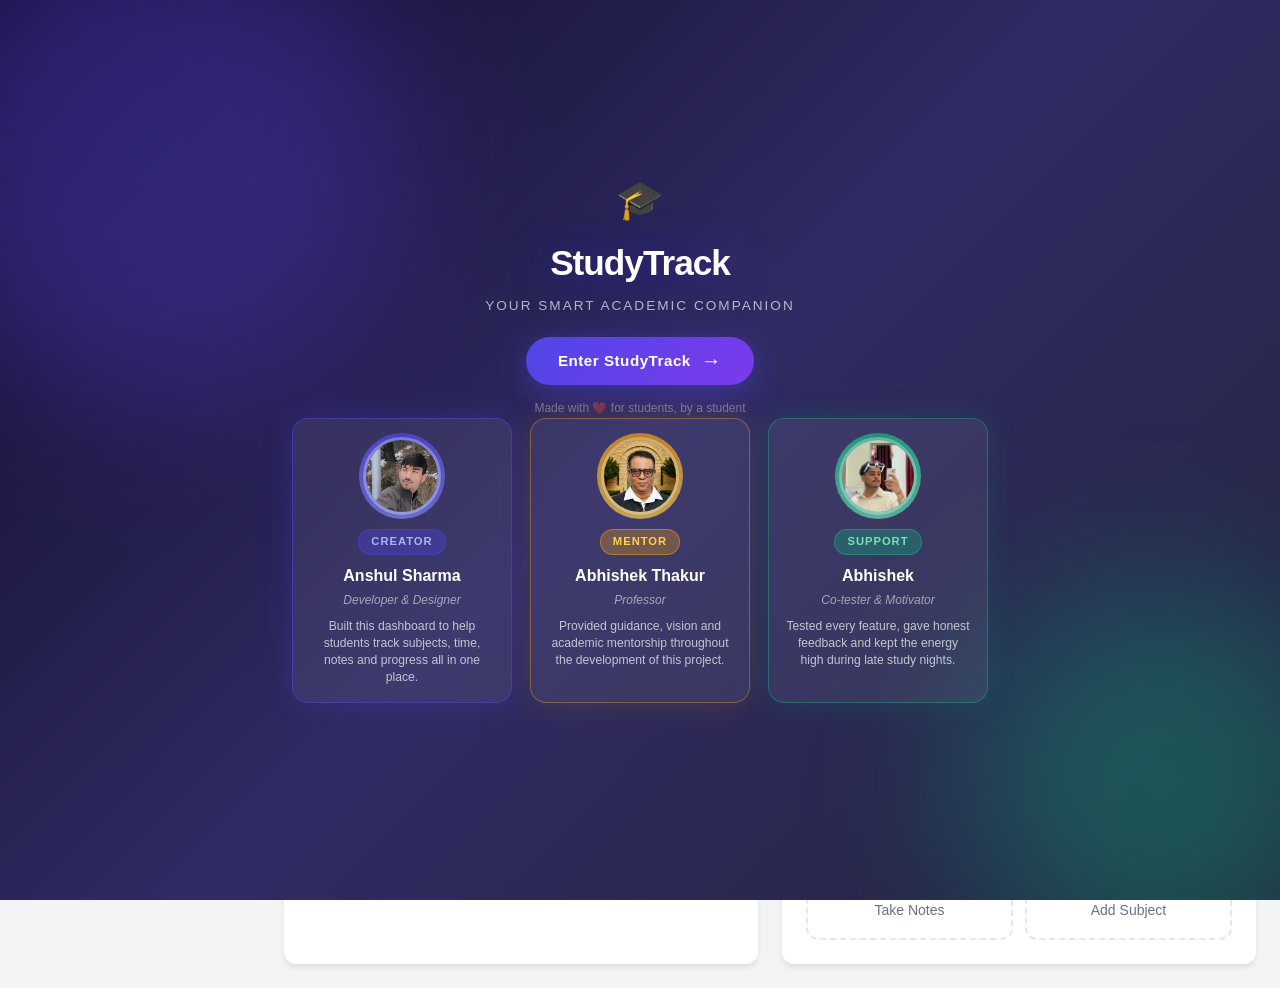
==== commit dc315d8b: "Update index.html" ====
--- a/index.html
+++ b/index.html
@@ -27,8 +27,7 @@
         </button>
 
         <p class="intro-footer-text">Made with ❤️ for students, by a student</p>
-      </div>
-    </div>
+    
         <div class="intro-team">
           <div class="intro-card intro-card--author" data-delay="0">
             <div class="intro-avatar-ring">
@@ -63,7 +62,8 @@
             <p class="intro-desc">Tested every feature, gave honest feedback and kept the energy high during late study nights.</p>
           </div>
         </div>
-
+      </div>
+    </div>
        
     <!-- ========== END INTRO ========== -->
 
